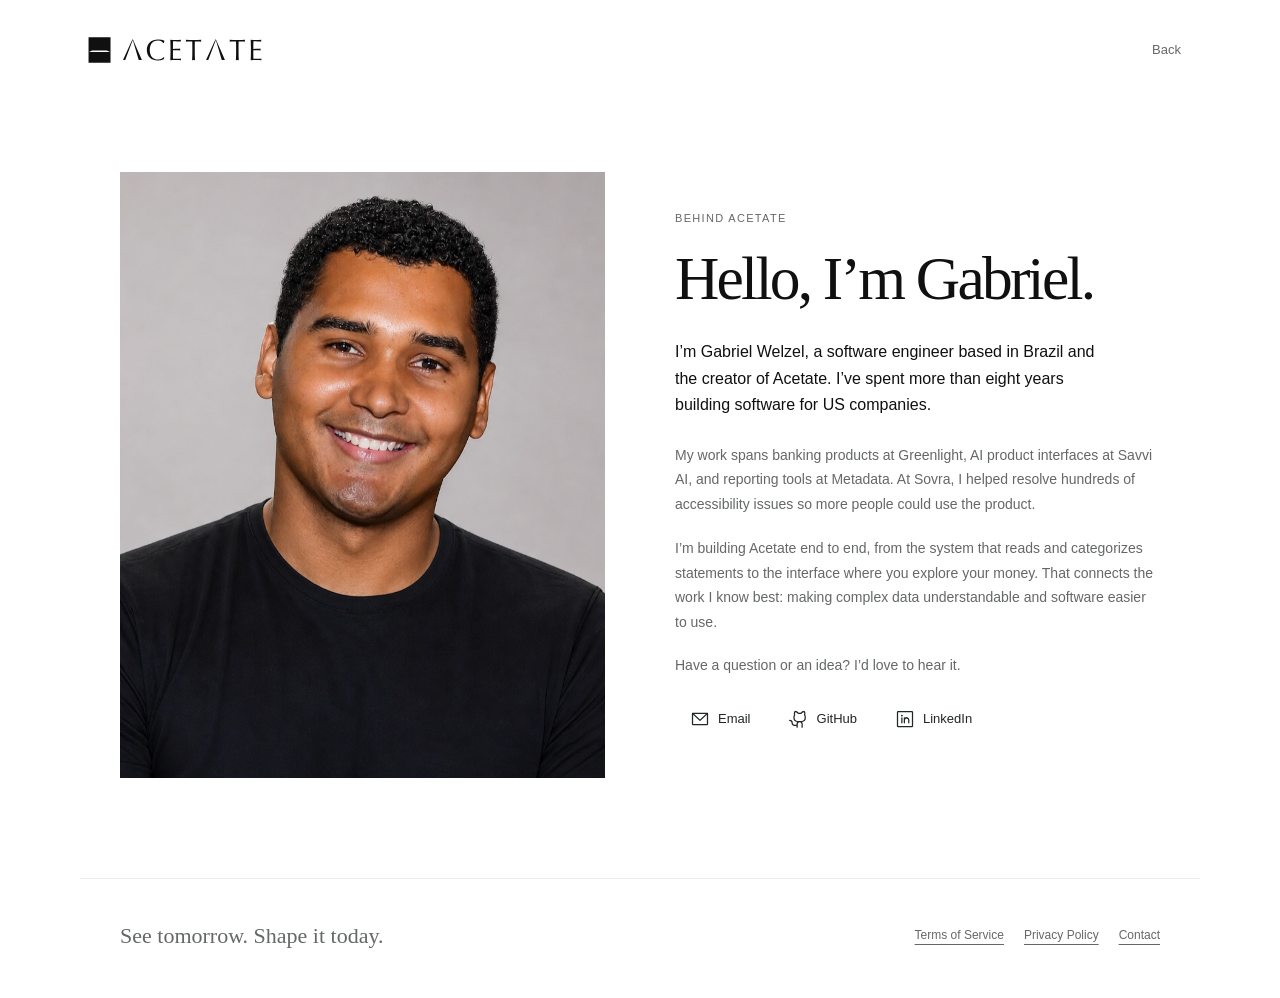
==== contact.html @ d7a5a326 "Add creator contact page and refine landing navigation and financial demo" ====
<!doctype html>
<html lang="en">
<head>
<meta charset="utf-8"><meta name="viewport" content="width=device-width,initial-scale=1">
<meta name="description" content="Meet Gabriel, the creator of Acetate, and get in touch.">
<title>Contact | Acetate</title><link rel="icon" href="assets/favicon.svg" type="image/svg+xml"><link rel="stylesheet" href="contact.css"><link rel="stylesheet" href="navigation.css">
</head>
<body>
<a class="skip" href="#main">Skip to content</a>
<header class="site-header"><a href="index.html" aria-label="Acetate home"><img src="assets/acetate.svg" alt="Acetate" width="190" height="39"></a><a class="nav-button nav-back" href="index.html" aria-label="Back to Acetate">Back</a></header>
<main id="main">
<figure><img class="portrait" src="assets/gabriel.png" alt="Gabriel, creator of Acetate" width="1494" height="998" fetchpriority="high"></figure>
<section aria-labelledby="contact-title"><p class="eyebrow">BEHIND ACETATE</p><h1 id="contact-title">Hello, I’m Gabriel.</h1><p class="intro">I’m Gabriel Welzel, a software engineer based in Brazil and the creator of Acetate. I’ve spent more than eight years building software for US companies.</p><p class="experience">My work spans banking products at Greenlight, AI product interfaces at Savvi AI, and reporting tools at Metadata. At Sovra, I helped resolve hundreds of accessibility issues so more people could use the product.</p><p class="experience">I’m building Acetate end to end, from the system that reads and categorizes statements to the interface where you explore your money. That connects the work I know best: making complex data understandable and software easier to use.</p><p class="invitation">Have a question or an idea? I’d love to hear it.</p><nav class="contact-actions" aria-label="Contact Gabriel"><a class="nav-button nav-ghost" href="mailto:gabriel@gabrr.app" aria-label="Email Gabriel at gabriel@gabrr.app"><svg class="button-icon" width="20" height="20" aria-hidden="true" focusable="false" xmlns="http://www.w3.org/2000/svg" viewBox="0 0 256 256" fill="currentColor"><path d="M224,48H32a8,8,0,0,0-8,8V192a16,16,0,0,0,16,16H216a16,16,0,0,0,16-16V56A8,8,0,0,0,224,48ZM203.43,64,128,133.15,52.57,64ZM216,192H40V74.19l82.59,75.71a8,8,0,0,0,10.82,0L216,74.19V192Z"/></svg><span>Email</span></a><a class="nav-button nav-ghost" href="https://github.com/gabrr" target="_blank" rel="noopener noreferrer"><svg class="button-icon" width="20" height="20" aria-hidden="true" focusable="false" xmlns="http://www.w3.org/2000/svg" viewBox="0 0 256 256" fill="currentColor"><path d="M208.31,75.68A59.78,59.78,0,0,0,202.93,28,8,8,0,0,0,196,24a59.75,59.75,0,0,0-48,24H124A59.75,59.75,0,0,0,76,24a8,8,0,0,0-6.93,4,59.78,59.78,0,0,0-5.38,47.68A58.14,58.14,0,0,0,56,104v8a56.06,56.06,0,0,0,48.44,55.47A39.8,39.8,0,0,0,96,192v8H72a24,24,0,0,1-24-24A40,40,0,0,0,8,136a8,8,0,0,0,0,16,24,24,0,0,1,24,24,40,40,0,0,0,40,40H96v16a8,8,0,0,0,16,0V192a24,24,0,0,1,48,0v40a8,8,0,0,0,16,0V192a39.8,39.8,0,0,0-8.44-24.53A56.06,56.06,0,0,0,216,112v-8A58.14,58.14,0,0,0,208.31,75.68ZM200,112a40,40,0,0,1-40,40H112a40,40,0,0,1-40-40v-8a41.74,41.74,0,0,1,6.9-22.48A8,8,0,0,0,80,73.83a43.81,43.81,0,0,1,.79-33.58,43.88,43.88,0,0,1,32.32,20.06A8,8,0,0,0,119.82,64h32.35a8,8,0,0,0,6.74-3.69,43.87,43.87,0,0,1,32.32-20.06A43.81,43.81,0,0,1,192,73.83a8.09,8.09,0,0,0,1,7.65A41.72,41.72,0,0,1,200,104Z"/></svg><span>GitHub</span></a><a class="nav-button nav-ghost" href="https://www.linkedin.com/in/gabrr/" target="_blank" rel="noopener noreferrer"><svg class="button-icon" width="20" height="20" aria-hidden="true" focusable="false" xmlns="http://www.w3.org/2000/svg" viewBox="0 0 256 256" fill="currentColor"><path d="M216,24H40A16,16,0,0,0,24,40V216a16,16,0,0,0,16,16H216a16,16,0,0,0,16-16V40A16,16,0,0,0,216,24Zm0,192H40V40H216V216ZM96,112v64a8,8,0,0,1-16,0V112a8,8,0,0,1,16,0Zm88,28v36a8,8,0,0,1-16,0V140a20,20,0,0,0-40,0v36a8,8,0,0,1-16,0V112a8,8,0,0,1,15.79-1.78A36,36,0,0,1,184,140ZM100,84A12,12,0,1,1,88,72,12,12,0,0,1,100,84Z"/></svg><span>LinkedIn</span></a></nav></section>
</main>
<footer><p>See tomorrow. Shape it today.</p><nav aria-label="Footer"><a href="terms-of-service.html">Terms of Service</a><a href="privacy-policy.html">Privacy Policy</a><a href="contact.html" aria-current="page">Contact</a></nav></footer>
</body></html>
---- contact.css ----
*{box-sizing:border-box}html{color-scheme:light}body{margin:0;background:#fff;color:#101010;font:16px/1.65 "Helvetica Neue",Arial,sans-serif;-webkit-font-smoothing:antialiased}a{color:inherit;text-underline-offset:5px}a:focus-visible{outline:2px solid #174b59;outline-offset:4px}header{max-width:1200px;margin:auto;padding:30px 40px;display:flex;align-items:center;justify-content:space-between;gap:24px}header img{display:block;width:190px;height:auto}.back{font-size:13px;text-decoration:none;min-height:44px;display:flex;align-items:center}main{max-width:1120px;margin:72px auto 100px;padding:0 40px;display:grid;grid-template-columns:1fr 1fr;gap:70px;align-items:center}figure{margin:0}.portrait{display:block;width:100%;height:auto;aspect-ratio:4/5;object-fit:cover;object-position:51% center;background:#f7f7f5}h1{font:400 clamp(40px,4.8vw,64px)/1.08 "Iowan Old Style",Baskerville,Georgia,serif;letter-spacing:-.045em;margin:18px 0 28px}.eyebrow{font-size:11px;letter-spacing:.12em;color:#646866;margin:0}.intro{max-width:420px;margin:0 0 24px}.invitation{color:#646866;font-size:14px;margin:0 0 12px}.email{display:inline-flex;align-items:center;min-height:44px;color:#2f6f7e;font-size:17px}.social-links{display:flex;flex-wrap:wrap;gap:24px;margin-top:24px}.social-links a{font-size:13px;display:inline-flex;align-items:center;min-height:44px}footer{border-top:1px solid #ecece8;max-width:1120px;margin:auto;padding:35px 40px 40px;display:flex;align-items:center;justify-content:space-between;gap:24px;flex-wrap:wrap}footer p{font:22px "Iowan Old Style",Baskerville,Georgia,serif;color:#646866;margin:0}footer nav{display:flex;flex-wrap:wrap;gap:20px}footer a{font-size:12px;color:#646866;min-height:44px;display:inline-flex;align-items:center}.skip{position:fixed;top:-100px;background:white;padding:12px;z-index:2}.skip:focus{top:0}@media(max-width:760px){header{padding:22px 20px;flex-wrap:wrap;gap:8px 20px}header img{width:186px}main{margin:30px auto 55px;padding:0 20px;grid-template-columns:1fr;gap:34px}.portrait{aspect-ratio:5/4;object-position:50% 30%;max-height:400px}h1{font-size:44px;margin:12px 0 22px}.intro{max-width:100%}footer{padding:28px 20px;gap:16px}.back{font-size:12px}}
.experience{font-size:14px;line-height:1.75;color:#646866;margin:0 0 20px}.intro{font-size:16px}.social-links a{padding:0 10px;border-radius:10px;transition:background .16s,color .16s}.social-links a:hover{background:#f0f3f3;color:#174b59}.social-links a:active{background:#dfe7e9}.email:hover{color:#174b59}.email:active{color:#101010}@media(prefers-reduced-motion:reduce){.social-links a{transition:none}}
---- navigation.css ----
/* Acetate Time System: Ink primary, Canvas secondary, Pane tertiary.
   Visible labels, 44px targets, sharp corners, and Deep Horizon focus. */
a.nav-button,button.nav-button{display:inline-flex;align-items:center;justify-content:center;gap:8px;min-height:44px;padding:11px 18px;border:1px solid #d8d8d2;border-radius:0;font:500 13px/20px "Helvetica Neue",Arial,sans-serif;text-decoration:none;white-space:nowrap;background:#fff;color:#101010;cursor:pointer;transition:background-color .16s,border-color .16s,color .16s}
a.nav-button:hover,button.nav-button:hover{background:#f7f7f5;border-color:#646866}
a.nav-button:active,button.nav-button:active{background:#f0f3f3;border-color:#174b59}
a.nav-button:focus-visible,button.nav-button:focus-visible{outline:2px solid #174b59;outline-offset:3px}
a.nav-primary,a.nav-signin{background:#101010;color:#fff;border-color:#101010}
a.nav-primary:hover,a.nav-signin:hover{background:#212626;color:#fff;border-color:#212626}
a.nav-primary:active,a.nav-signin:active{background:#174b59;color:#fff;border-color:#174b59}
a.nav-back{background:transparent;border-color:transparent;color:#646866}
a.nav-back:hover{background:#f7f7f5;border-color:transparent;color:#101010}
a.nav-back:active{background:#f0f3f3;border-color:transparent;color:#101010}
button.nav-tertiary{display:flex;width:fit-content;background:#f7f7f5;border-color:transparent;color:#212626}
button.nav-tertiary:hover{background:#f0f3f3;border-color:#d8d8d2}
button.nav-tertiary:active{background:#dfe7e9;border-color:#646866}
.social-links{gap:12px;margin-top:16px}.social-links a.nav-button{min-width:100px}.email.nav-button{margin-top:4px}
@media(max-width:400px){a.nav-button,button.nav-button{padding-inline:14px}}
@media(prefers-reduced-motion:reduce){a.nav-button,button.nav-button{transition:none}}
@media(forced-colors:active){a.nav-button,button.nav-button{border-color:ButtonText}a.nav-button:focus-visible,button.nav-button:focus-visible{outline-color:Highlight}}

.contact-actions{display:flex;flex-wrap:wrap;gap:8px;margin-top:20px}a.nav-ghost{background:transparent;border-color:transparent;color:#212626;padding-inline:14px}a.nav-ghost:hover{background:#f7f7f5;border-color:transparent;color:#101010}a.nav-ghost:active{background:#f0f3f3;border-color:transparent;color:#174b59}.button-icon{display:block;width:20px;height:20px;flex:none;fill:currentColor}.contact-actions .nav-button{border-radius:0}
/* Keep every interactive control consistent with the requested sharp geometry. */
button,.category-edit,.category-option,.dialog-close,.horizon,.horizon button{border-radius:0}

/* Align navigation labels, icons, and marks across the four static pages. */
.site-header,.masthead{box-sizing:border-box;width:100%;max-width:1200px;min-height:100px;height:auto;margin:0 auto;padding:24px 40px;display:flex;align-items:center;justify-content:space-between;gap:12px 24px;flex-wrap:wrap}
.site-header>a:first-child,.masthead>a:first-child{display:flex;align-items:center;min-height:44px}
.site-header img,.masthead img{display:block;width:190px;height:auto}
.legal-page .legal-navigation{display:flex;align-items:center;flex-wrap:wrap;gap:8px;margin-bottom:36px}
.legal-navigation a.nav-button{height:44px;min-height:44px;padding:11px 14px;line-height:20px;margin:0}
.legal-navigation a[aria-current="page"]{background:#f0f3f3;color:#101010}
.contact-actions,.footer-links,footer nav{align-items:center}
@media(max-width:760px){.site-header,.masthead{min-height:84px;padding:20px;gap:8px 16px}.site-header img,.masthead img{width:186px}.legal-page{padding-inline:20px}.legal-page .legal-navigation{gap:4px}.legal-navigation a.nav-button{padding-inline:12px}}
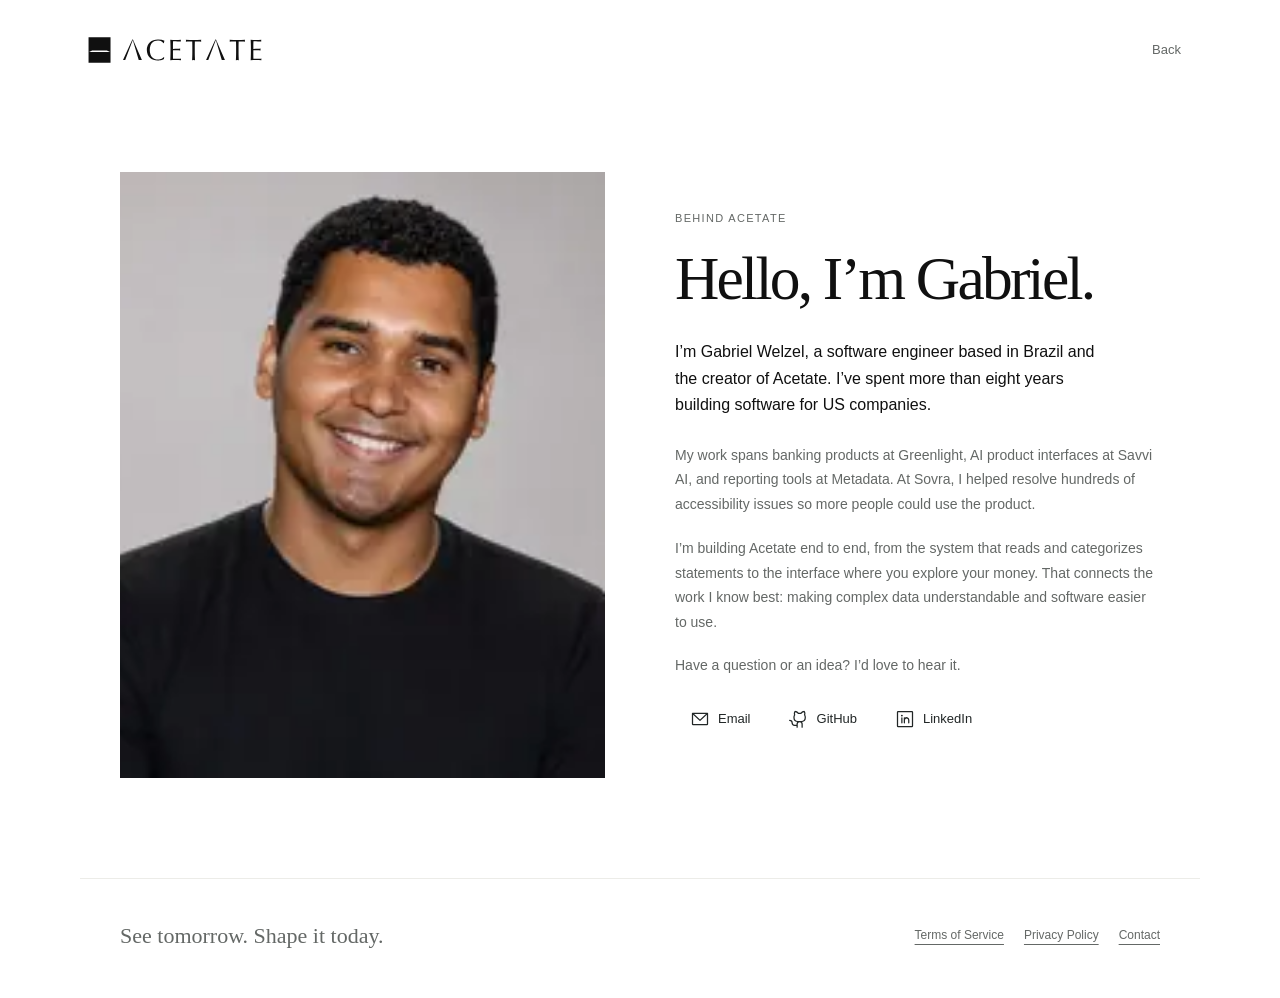
==== commit 446e2dc1: "Optimize image delivery and improve static SEO and favicon presentation" ====
--- a/contact.html
+++ b/contact.html
@@ -2,14 +2,32 @@
 <html lang="en">
 <head>
 <meta charset="utf-8"><meta name="viewport" content="width=device-width,initial-scale=1">
-<meta name="description" content="Meet Gabriel, the creator of Acetate, and get in touch.">
-<title>Contact | Acetate</title><link rel="icon" href="assets/favicon.svg" type="image/svg+xml"><link rel="stylesheet" href="contact.css"><link rel="stylesheet" href="navigation.css">
+<meta name="description" content="Meet Gabriel Welzel, the software engineer behind Acetate. Learn about his experience building banking and AI products, and get in touch.">
+<title>Contact Gabriel Welzel, Creator of Acetate | Acetate</title><link rel="stylesheet" href="contact.css"><link rel="stylesheet" href="navigation.css">
+
+<link rel="canonical" href="https://www.acetate.me/contact">
+<meta property="og:type" content="website">
+<meta property="og:site_name" content="Acetate">
+<meta property="og:title" content="Contact Gabriel Welzel, Creator of Acetate | Acetate">
+<meta property="og:description" content="Meet Gabriel Welzel, the software engineer behind Acetate. Learn about his experience building banking and AI products, and get in touch.">
+<meta property="og:url" content="https://www.acetate.me/contact">
+<meta name="twitter:card" content="summary_large_image">
+<meta name="twitter:title" content="Contact Gabriel Welzel, Creator of Acetate | Acetate">
+<meta name="twitter:description" content="Meet Gabriel Welzel, the software engineer behind Acetate. Learn about his experience building banking and AI products, and get in touch.">
+<meta property="og:image" content="https://www.acetate.me/assets/acetate-social-en.png">
+<meta property="og:image:width" content="1200">
+<meta property="og:image:height" content="630">
+<meta property="og:image:alt" content="Acetate. Personal finance to help you build wealth.">
+<meta name="twitter:image" content="https://www.acetate.me/assets/acetate-social-en.png">
+<meta name="twitter:image:alt" content="Acetate. Personal finance to help you build wealth.">
+<script type="application/ld+json">{"@context": "https://schema.org", "@graph": [{"@type": "Person", "@id": "https://www.acetate.me/contact#gabriel", "name": "Gabriel Welzel", "jobTitle": "Software Engineer", "url": "https://www.acetate.me/contact", "image": "https://www.acetate.me/assets/gabriel-960.webp", "sameAs": ["https://github.com/gabrr", "https://www.linkedin.com/in/gabrr/"]}, {"@type": "ContactPage", "@id": "https://www.acetate.me/contact#page", "url": "https://www.acetate.me/contact", "name": "Contact Gabriel Welzel, Creator of Acetate", "mainEntity": {"@id": "https://www.acetate.me/contact#gabriel"}}]}</script>
+<link rel="icon" type="image/png" sizes="16x16" href="assets/sightline-favicon-16.png"><link rel="icon" type="image/png" sizes="32x32" href="assets/sightline-favicon-32.png"><link rel="icon" type="image/png" sizes="48x48" href="assets/sightline-favicon-48.png"><link rel="icon" type="image/svg+xml" sizes="any" href="assets/favicon.svg?v=2">
 </head>
 <body>
 <a class="skip" href="#main">Skip to content</a>
 <header class="site-header"><a href="index.html" aria-label="Acetate home"><img src="assets/acetate.svg" alt="Acetate" width="190" height="39"></a><a class="nav-button nav-back" href="index.html" aria-label="Back to Acetate">Back</a></header>
 <main id="main">
-<figure><img class="portrait" src="assets/gabriel.png" alt="Gabriel, creator of Acetate" width="1494" height="998" fetchpriority="high"></figure>
+<figure><img class="portrait" src="assets/gabriel-960.webp" srcset="assets/gabriel-320.webp 320w, assets/gabriel-480.webp 480w, assets/gabriel-640.webp 640w, assets/gabriel-960.webp 960w, assets/gabriel-1440.webp 1440w" sizes="(max-width: 760px) calc(100vw - 40px), (max-width: 1120px) calc(50vw - 75px), 485px" decoding="async" alt="Gabriel, creator of Acetate" width="1494" height="998" fetchpriority="high"></figure>
 <section aria-labelledby="contact-title"><p class="eyebrow">BEHIND ACETATE</p><h1 id="contact-title">Hello, I’m Gabriel.</h1><p class="intro">I’m Gabriel Welzel, a software engineer based in Brazil and the creator of Acetate. I’ve spent more than eight years building software for US companies.</p><p class="experience">My work spans banking products at Greenlight, AI product interfaces at Savvi AI, and reporting tools at Metadata. At Sovra, I helped resolve hundreds of accessibility issues so more people could use the product.</p><p class="experience">I’m building Acetate end to end, from the system that reads and categorizes statements to the interface where you explore your money. That connects the work I know best: making complex data understandable and software easier to use.</p><p class="invitation">Have a question or an idea? I’d love to hear it.</p><nav class="contact-actions" aria-label="Contact Gabriel"><a class="nav-button nav-ghost" href="mailto:gabriel@gabrr.app" aria-label="Email Gabriel at gabriel@gabrr.app"><svg class="button-icon" width="20" height="20" aria-hidden="true" focusable="false" xmlns="http://www.w3.org/2000/svg" viewBox="0 0 256 256" fill="currentColor"><path d="M224,48H32a8,8,0,0,0-8,8V192a16,16,0,0,0,16,16H216a16,16,0,0,0,16-16V56A8,8,0,0,0,224,48ZM203.43,64,128,133.15,52.57,64ZM216,192H40V74.19l82.59,75.71a8,8,0,0,0,10.82,0L216,74.19V192Z"/></svg><span>Email</span></a><a class="nav-button nav-ghost" href="https://github.com/gabrr" target="_blank" rel="noopener noreferrer"><svg class="button-icon" width="20" height="20" aria-hidden="true" focusable="false" xmlns="http://www.w3.org/2000/svg" viewBox="0 0 256 256" fill="currentColor"><path d="M208.31,75.68A59.78,59.78,0,0,0,202.93,28,8,8,0,0,0,196,24a59.75,59.75,0,0,0-48,24H124A59.75,59.75,0,0,0,76,24a8,8,0,0,0-6.93,4,59.78,59.78,0,0,0-5.38,47.68A58.14,58.14,0,0,0,56,104v8a56.06,56.06,0,0,0,48.44,55.47A39.8,39.8,0,0,0,96,192v8H72a24,24,0,0,1-24-24A40,40,0,0,0,8,136a8,8,0,0,0,0,16,24,24,0,0,1,24,24,40,40,0,0,0,40,40H96v16a8,8,0,0,0,16,0V192a24,24,0,0,1,48,0v40a8,8,0,0,0,16,0V192a39.8,39.8,0,0,0-8.44-24.53A56.06,56.06,0,0,0,216,112v-8A58.14,58.14,0,0,0,208.31,75.68ZM200,112a40,40,0,0,1-40,40H112a40,40,0,0,1-40-40v-8a41.74,41.74,0,0,1,6.9-22.48A8,8,0,0,0,80,73.83a43.81,43.81,0,0,1,.79-33.58,43.88,43.88,0,0,1,32.32,20.06A8,8,0,0,0,119.82,64h32.35a8,8,0,0,0,6.74-3.69,43.87,43.87,0,0,1,32.32-20.06A43.81,43.81,0,0,1,192,73.83a8.09,8.09,0,0,0,1,7.65A41.72,41.72,0,0,1,200,104Z"/></svg><span>GitHub</span></a><a class="nav-button nav-ghost" href="https://www.linkedin.com/in/gabrr/" target="_blank" rel="noopener noreferrer"><svg class="button-icon" width="20" height="20" aria-hidden="true" focusable="false" xmlns="http://www.w3.org/2000/svg" viewBox="0 0 256 256" fill="currentColor"><path d="M216,24H40A16,16,0,0,0,24,40V216a16,16,0,0,0,16,16H216a16,16,0,0,0,16-16V40A16,16,0,0,0,216,24Zm0,192H40V40H216V216ZM96,112v64a8,8,0,0,1-16,0V112a8,8,0,0,1,16,0Zm88,28v36a8,8,0,0,1-16,0V140a20,20,0,0,0-40,0v36a8,8,0,0,1-16,0V112a8,8,0,0,1,15.79-1.78A36,36,0,0,1,184,140ZM100,84A12,12,0,1,1,88,72,12,12,0,0,1,100,84Z"/></svg><span>LinkedIn</span></a></nav></section>
 </main>
 <footer><p>See tomorrow. Shape it today.</p><nav aria-label="Footer"><a href="terms-of-service.html">Terms of Service</a><a href="privacy-policy.html">Privacy Policy</a><a href="contact.html" aria-current="page">Contact</a></nav></footer>
